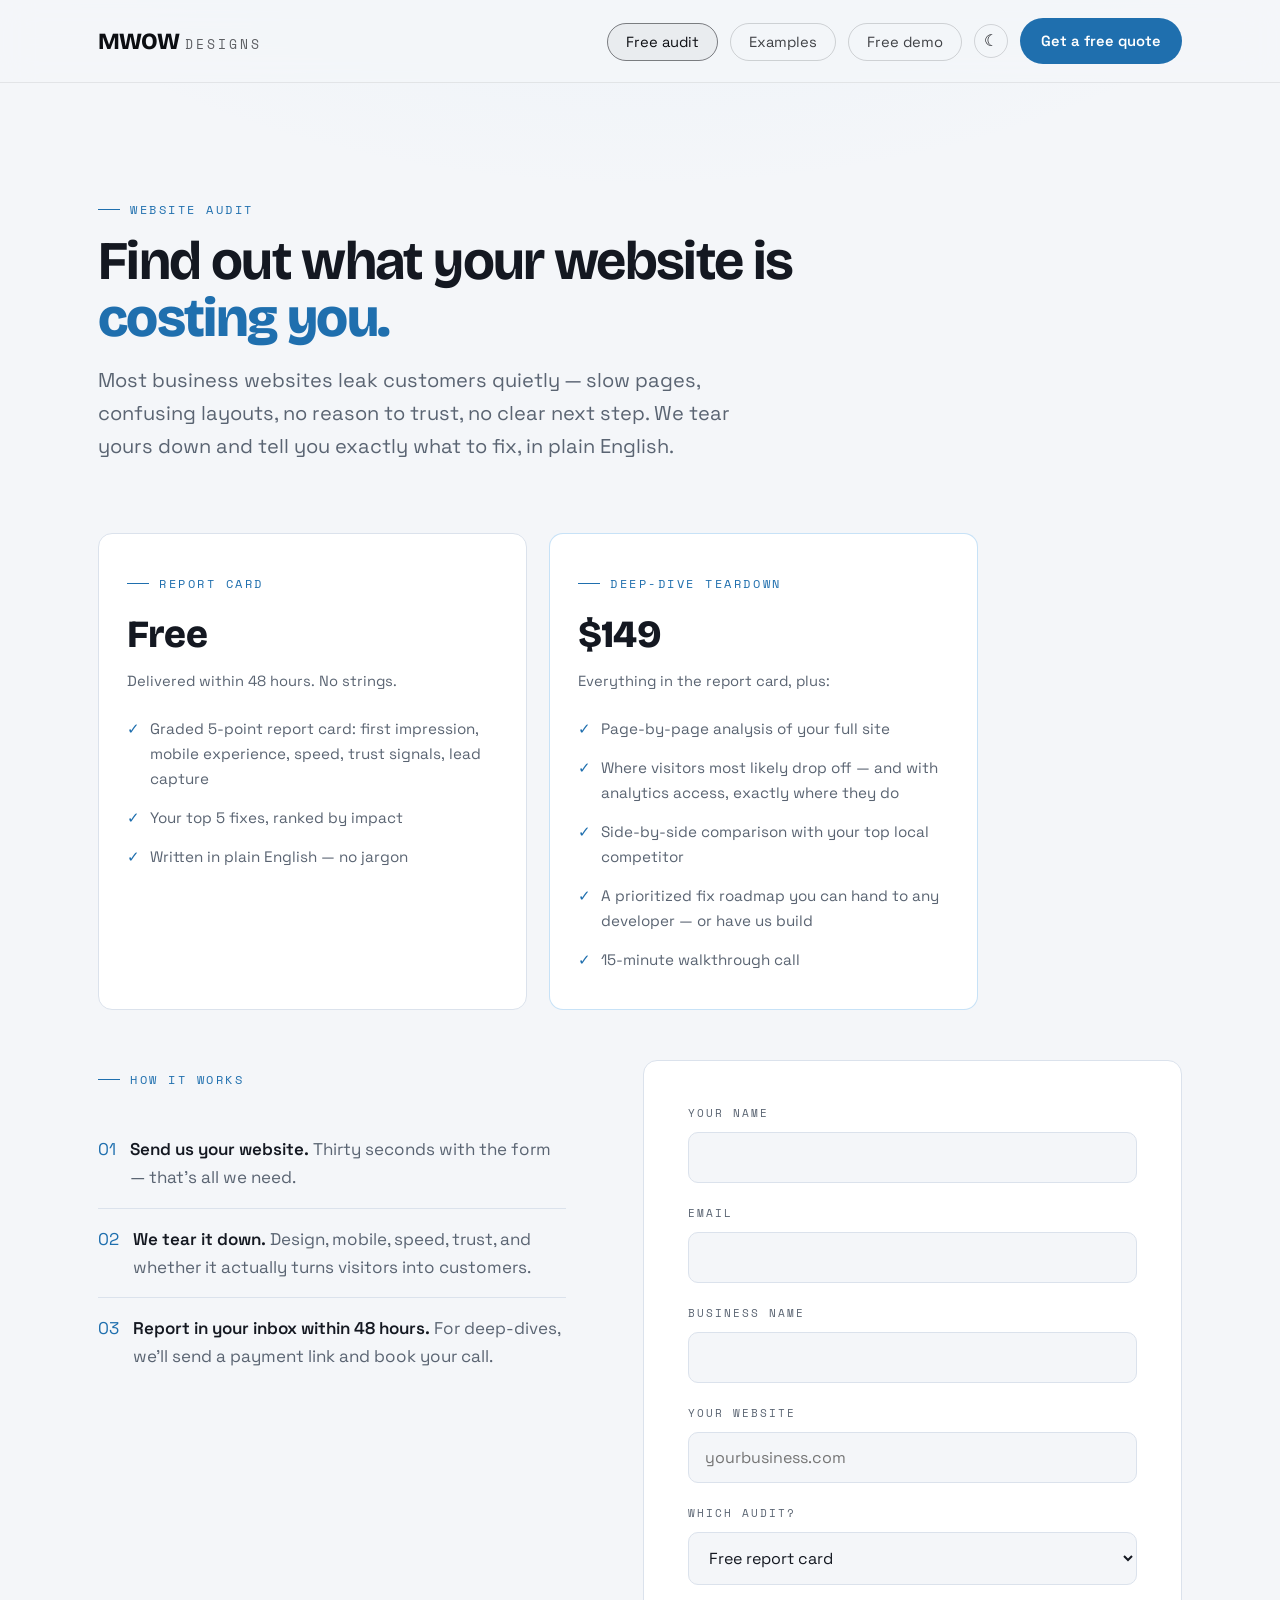
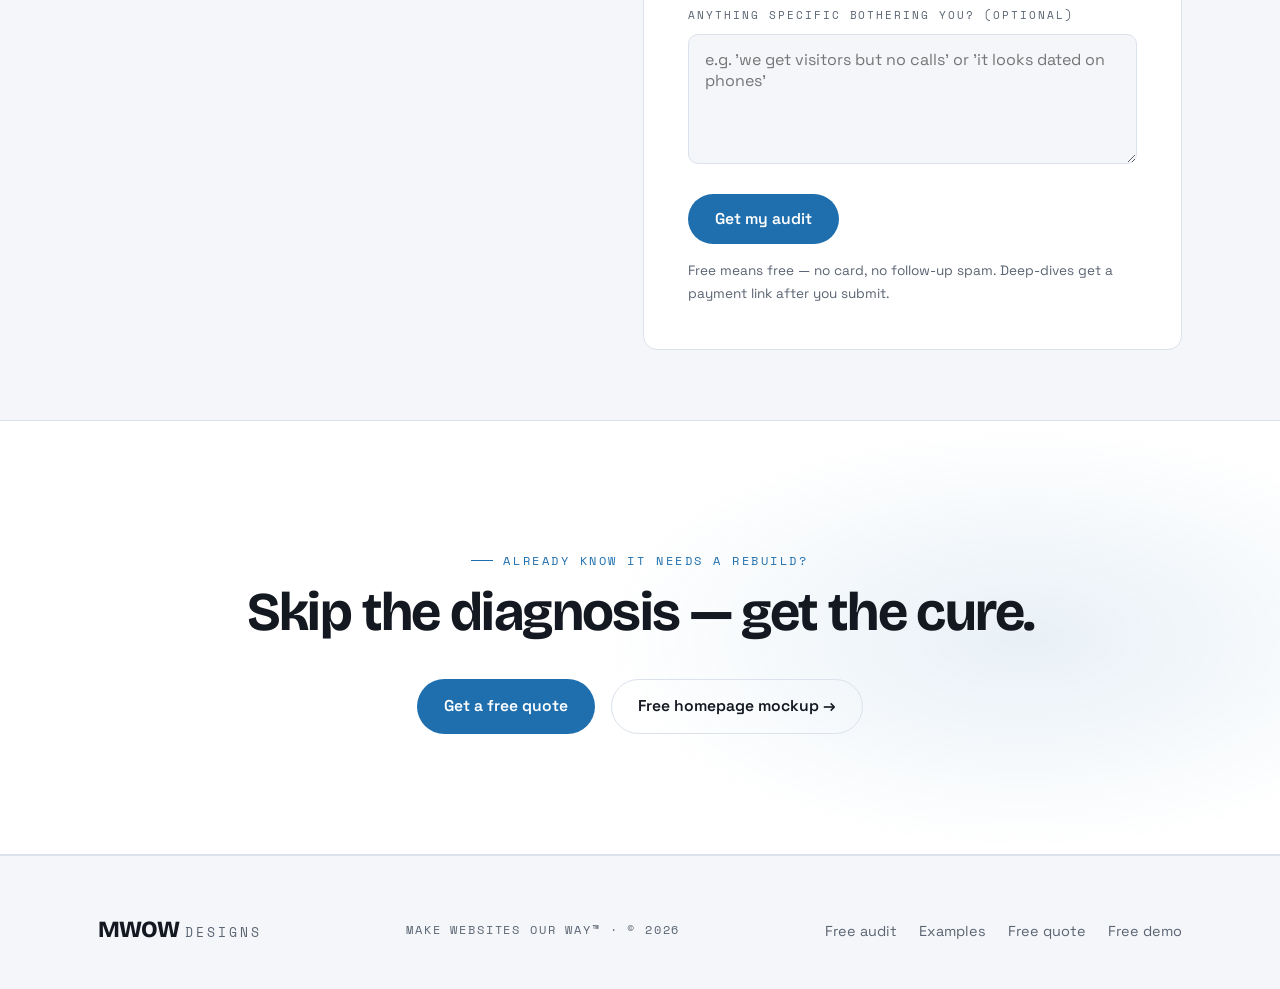
==== audit.html @ b3e6f7b1 "Audit offering, light/dark mode, boxed nav, launch-deal banner, og previews Co-Authored-By: Claude F" ====
<!DOCTYPE html>
<html lang="en">
<head>
  <meta charset="UTF-8" />
  <meta name="viewport" content="width=device-width, initial-scale=1.0" />
  <title>Free Website Audit — MWOW Designs</title>
  <meta name="description" content="Find out what your website is costing you. Free 5-point report card in 48 hours, or a $149 deep-dive teardown with a prioritized fix roadmap." />
  <meta property="og:title" content="Free Website Audit — MWOW Designs" />
  <meta property="og:description" content="Find out what your website is costing you — free 5-point report card in 48 hours." />
  <meta property="og:image" content="https://mwowdesigns.com/img/hero-penthouse-1k.jpg" />
  <meta property="og:type" content="website" />
  <meta name="twitter:card" content="summary_large_image" />
  <link rel="preconnect" href="https://fonts.googleapis.com" />
  <link rel="preconnect" href="https://fonts.gstatic.com" crossorigin />
  <link href="https://fonts.googleapis.com/css2?family=Bricolage+Grotesque:opsz,wght@12..96,400..800&family=Space+Grotesk:wght@400;500;600;700&family=Space+Mono&display=swap" rel="stylesheet" />
  <script>document.documentElement.dataset.theme = localStorage.getItem("mwow-theme") || (matchMedia("(prefers-color-scheme: light)").matches ? "light" : "dark");</script>
  <link rel="stylesheet" href="css/style.css?v=13" />
</head>
<body>

  <header class="nav">
    <div class="nav-inner">
      <a class="wordmark" href="index.html">MWOW <span class="designs">Designs</span></a>
      <nav>
        <ul class="nav-links">
          <li><a href="audit.html" aria-current="page">Free audit</a></li>
          <li><a href="examples.html">Examples</a></li>
          <li><a href="demo.html">Free demo</a></li>
          <li><button class="theme-toggle" id="theme-toggle" aria-label="Switch light or dark mode">☀</button></li>
          <li><a class="btn btn-sky btn-sm" href="quote.html">Get a free quote</a></li>
        </ul>
      </nav>
    </div>
  </header>

  <section class="form-page" style="padding-bottom: clamp(40px, 6vw, 70px)">
    <div class="wrap">
      <div class="section-head reveal" style="max-width: 720px">
        <span class="eyebrow">Website audit</span>
        <h2>Find out what your website is <span class="accent">costing you.</span></h2>
        <p class="lede">Most business websites leak customers quietly — slow pages, confusing layouts, no reason to trust, no clear next step. We tear yours down and tell you exactly what to fix, in plain English.</p>
      </div>

      <div class="tiers">
        <div class="tier reveal">
          <span class="eyebrow">Report card</span>
          <div class="price">Free</div>
          <p class="tier-sub">Delivered within 48 hours. No strings.</p>
          <ul>
            <li>Graded 5-point report card: first impression, mobile experience, speed, trust signals, lead capture</li>
            <li>Your top 5 fixes, ranked by impact</li>
            <li>Written in plain English — no jargon</li>
          </ul>
        </div>
        <div class="tier featured reveal" style="--d:.08s">
          <span class="eyebrow">Deep-dive teardown</span>
          <div class="price">$149</div>
          <p class="tier-sub">Everything in the report card, plus:</p>
          <ul>
            <li>Page-by-page analysis of your full site</li>
            <li>Where visitors most likely drop off — and with analytics access, exactly where they do</li>
            <li>Side-by-side comparison with your top local competitor</li>
            <li>A prioritized fix roadmap you can hand to any developer — or have us build</li>
            <li>15-minute walkthrough call</li>
          </ul>
        </div>
      </div>

      <div class="form-layout" style="margin-top: clamp(30px, 5vw, 50px)">
        <div class="reveal">
          <span class="eyebrow">How it works</span>
          <ul class="perk-list">
            <li><span class="tick">01</span><span><b>Send us your website.</b> Thirty seconds with the form — that's all we need.</span></li>
            <li><span class="tick">02</span><span><b>We tear it down.</b> Design, mobile, speed, trust, and whether it actually turns visitors into customers.</span></li>
            <li><span class="tick">03</span><span><b>Report in your inbox within 48 hours.</b> For deep-dives, we'll send a payment link and book your call.</span></li>
          </ul>
        </div>

        <form class="form-card reveal" data-formspree="https://formspree.io/f/mqevwrab" data-mail-subject="Website audit request — MWOWDesigns.com" style="--d:.1s">
          <div class="field">
            <label for="a-name">Your name</label>
            <input id="a-name" name="name" data-label="Name" type="text" required autocomplete="name" />
          </div>
          <div class="field">
            <label for="a-email">Email</label>
            <input id="a-email" name="email" data-label="Email" type="email" required autocomplete="email" />
          </div>
          <div class="field">
            <label for="a-biz">Business name</label>
            <input id="a-biz" name="business" data-label="Business" type="text" required />
          </div>
          <div class="field">
            <label for="a-site">Your website</label>
            <input id="a-site" name="website" data-label="Website" type="text" required placeholder="yourbusiness.com" />
          </div>
          <div class="field">
            <label for="a-tier">Which audit?</label>
            <select id="a-tier" name="tier" data-label="Audit tier">
              <option>Free report card</option>
              <option>Deep-dive teardown ($149)</option>
              <option>Not sure — recommend one</option>
            </select>
          </div>
          <div class="field">
            <label for="a-about">Anything specific bothering you? (optional)</label>
            <textarea id="a-about" name="about" data-label="Concerns" placeholder="e.g. 'we get visitors but no calls' or 'it looks dated on phones'"></textarea>
          </div>
          <button class="btn btn-sky" type="submit">Get my audit</button>
          <p class="form-note">Free means free — no card, no follow-up spam. Deep-dives get a payment link after you submit.</p>
        </form>
      </div>
    </div>
  </section>

  <section class="cta-band">
    <div class="wrap">
      <span class="eyebrow" style="justify-content:center">Already know it needs a rebuild?</span>
      <h2 class="reveal">Skip the diagnosis — get the cure.</h2>
      <div class="hero-ctas reveal">
        <a class="btn btn-sky" href="quote.html">Get a free quote</a>
        <a class="btn btn-ghost" href="demo.html">Free homepage mockup →</a>
      </div>
    </div>
  </section>

  <footer>
    <div class="wrap foot-inner">
      <a class="wordmark" href="index.html">MWOW <span class="designs">Designs</span></a>
      <span class="foot-tag">Make Websites Our Way™ · © <span id="yr"></span></span>
      <ul class="foot-links">
        <li><a href="audit.html">Free audit</a></li>
        <li><a href="examples.html">Examples</a></li>
        <li><a href="quote.html">Free quote</a></li>
        <li><a href="demo.html">Free demo</a></li>
      </ul>
    </div>
  </footer>

  <script src="js/main.js?v=3"></script>
  <script data-goatcounter="https://mwowdesigns.goatcounter.com/count" async src="//gc.zgo.at/count.js"></script>
</body>
</html>
---- css/style.css ----
/* ============================================================
   MWOW® — Make Websites Our Way
   Palette: night black / soft white / cool gray / light blue
   Type: Bricolage Grotesque (display) · Space Grotesk (body)
         Space Mono (labels & data)
   ============================================================ */

:root {
  --ink-0: #101216;   /* page background — night black */
  --ink-1: #181c23;   /* raised surface */
  --ink-2: #2a313d;   /* card border zone */
  --bone:  #f4f6f9;   /* primary text — soft white */
  --stone: #9aa4b2;   /* muted text */
  --sky:  #8fc6ef;   /* the one loud color — light blue */
  --sky-dim: rgba(143, 198, 239, 0.2);

  --font-display: "Bricolage Grotesque", sans-serif;
  --font-body: "Space Grotesk", sans-serif;
  --font-mono: "Space Mono", monospace;

  --max-w: 1180px;
  --pad-x: clamp(20px, 5vw, 48px);
  --radius: 14px;
}

/* ---------- light mode ---------- */
:root[data-theme="light"] {
  --ink-0: #f4f6f9;   /* page background */
  --ink-1: #ffffff;   /* raised surface */
  --ink-2: #dbe2ec;   /* borders */
  --bone:  #141821;   /* primary text */
  --stone: #5a6472;   /* muted text */
  --sky:   #1f6fae;   /* accent — deeper blue for contrast on white */
  --sky-dim: rgba(31, 111, 174, 0.10);
}
:root[data-theme="light"] .btn-sky,
:root[data-theme="light"] .nav .btn-sky { background: var(--sky); color: #ffffff; }
:root[data-theme="light"] .marquee-track { -webkit-text-stroke: 1px #b4bece; }
:root[data-theme="light"] .screen-site { background: #101216; } /* the MacBook screen stays a screen */
:root[data-theme="light"] .ss-h1 { color: #f4f6f9; }
:root[data-theme="light"] .ss-eyebrow { color: #8fc6ef; }

.theme-toggle {
  background: none;
  border: 1px solid rgba(12, 14, 18, 0.15);
  border-radius: 999px;
  width: 34px;
  height: 34px;
  display: grid;
  place-items: center;
  cursor: pointer;
  font-size: 1rem;
  line-height: 1;
  color: #0c0e12;
  transition: transform 0.2s ease, border-color 0.2s ease;
}
.theme-toggle:hover { transform: rotate(20deg); border-color: rgba(12, 14, 18, 0.4); }

* { margin: 0; padding: 0; box-sizing: border-box; }

html { scroll-behavior: smooth; }

body {
  background:
    radial-gradient(1200px 640px at 50% -8%, rgba(143, 198, 239, 0.10), transparent 62%),
    var(--ink-0);
  color: var(--bone);
  font-family: var(--font-body);
  font-size: 1.0625rem;
  line-height: 1.65;
  -webkit-font-smoothing: antialiased;
  overflow-x: hidden;
}

::selection { background: var(--sky); color: var(--ink-0); }

img { max-width: 100%; display: block; }

s { color: var(--stone); font-weight: 400; text-decoration-thickness: 1.5px; }

a { color: inherit; }

:focus-visible {
  outline: 2px solid var(--sky);
  outline-offset: 3px;
  border-radius: 4px;
}

.wrap {
  max-width: var(--max-w);
  margin: 0 auto;
  padding-left: var(--pad-x);
  padding-right: var(--pad-x);
}

/* ---------- labels / eyebrows ---------- */
.eyebrow {
  font-family: var(--font-mono);
  font-size: 0.72rem;
  letter-spacing: 0.22em;
  text-transform: uppercase;
  color: var(--sky);
  display: inline-flex;
  align-items: center;
  gap: 10px;
}
.eyebrow::before {
  content: "";
  width: 22px;
  height: 1px;
  background: var(--sky);
  display: inline-block;
}

/* ---------- headings ---------- */
h1, h2, h3 {
  font-family: var(--font-display);
  font-weight: 700;
  line-height: 1.04;
  letter-spacing: -0.03em;
}

h1 { font-size: clamp(2.9rem, 8.2vw, 6.4rem); }
h2 { font-size: clamp(2rem, 4.6vw, 3.4rem); margin: 14px 0 18px; }
h3 { font-size: 1.28rem; letter-spacing: -0.01em; line-height: 1.25; }

.accent {
  color: var(--sky);
  font-weight: 800;
}

p.lede {
  color: var(--stone);
  font-size: clamp(1.05rem, 1.8vw, 1.25rem);
  max-width: 34em;
}

/* ---------- nav: light frosted glass, dark text, on every page ---------- */
.nav {
  position: fixed;
  inset: 0 0 auto 0;
  z-index: 50;
  background: rgba(244, 246, 249, 0.85);
  backdrop-filter: blur(16px);
  -webkit-backdrop-filter: blur(16px);
  border-bottom: 1px solid rgba(16, 18, 22, 0.08);
}
.nav .wordmark { color: #0c0e12; }
.nav .wordmark sup { color: #4a7fab; }
.nav .wordmark span.designs { color: rgba(12, 14, 18, 0.65); }
.nav .nav-links a:not(.btn) {
  color: rgba(12, 14, 18, 0.78);
  border: 1px solid rgba(12, 14, 18, 0.16);
  border-radius: 999px;
  padding: 9px 18px;
  white-space: nowrap;
  transition: border-color 0.2s, color 0.2s, background 0.2s;
}
.nav .nav-links a:not(.btn):hover,
.nav .nav-links a[aria-current="page"]:not(.btn) {
  color: #0c0e12;
  border-color: rgba(12, 14, 18, 0.5);
  background: rgba(12, 14, 18, 0.04);
}
.nav .btn-sky { color: #0c0e12; }
.nav-inner {
  max-width: var(--max-w);
  margin: 0 auto;
  padding: 18px var(--pad-x);
  display: flex;
  align-items: center;
  justify-content: space-between;
  gap: 20px;
}
.wordmark {
  font-family: var(--font-display);
  font-weight: 800;
  font-size: 1.45rem;
  letter-spacing: -0.04em;
  text-decoration: none;
  display: flex;
  align-items: baseline;
  gap: 6px;
}
.wordmark sup {
  font-size: 0.55em;
  color: var(--sky);
  font-weight: 700;
}
.wordmark span.designs {
  font-family: var(--font-mono);
  font-size: 0.82rem;
  letter-spacing: 0.22em;
  text-transform: uppercase;
  color: var(--stone);
  font-weight: 400;
}
.nav-links {
  display: flex;
  align-items: center;
  gap: 12px;
  list-style: none;
}
.nav-links a {
  text-decoration: none;
  font-size: 0.92rem;
  color: var(--stone);
  transition: color 0.2s;
}
.nav-links a:hover, .nav-links a[aria-current="page"] { color: var(--bone); }

/* ---------- buttons ---------- */
.btn {
  display: inline-flex;
  align-items: center;
  gap: 10px;
  white-space: nowrap;
  font-family: var(--font-body);
  font-weight: 600;
  font-size: 0.98rem;
  padding: 14px 26px;
  border-radius: 999px;
  text-decoration: none;
  border: 1px solid transparent;
  cursor: pointer;
  transition: transform 0.2s ease, box-shadow 0.2s ease, background 0.2s ease, color 0.2s ease;
}
.btn-sky {
  background: var(--sky);
  color: var(--ink-0);
}
.btn-sky:hover {
  transform: translateY(-2px);
  box-shadow: 0 10px 34px rgba(143, 198, 239, 0.28);
}
.btn-ghost {
  border-color: var(--ink-2);
  color: var(--bone);
  background: transparent;
}
.btn-ghost:hover {
  border-color: var(--sky);
  color: var(--sky);
  transform: translateY(-2px);
}
.btn-sm { padding: 10px 20px; font-size: 0.88rem; }

/* ---------- click-to-open hero: the laptop ---------- */
/* while the hero lives, the page cannot scroll — the computer is the only way in */
body.hero-live {
  overflow: hidden;
  height: 100svh;
}
.hero-scroll {
  height: 100svh;
  position: relative;
}
.hero-stage {
  position: relative;
  height: 100%;
  overflow: hidden;
  cursor: pointer;
}
.zoomer {
  position: absolute;
  inset: 0;
  will-change: transform;
}
.zoomer img {
  position: absolute;
  inset: 0;
  width: 100%;
  height: 100%;
  object-fit: cover;
}
/* what boots up on the MacBook's screen — styled like the section headers */
.screen-site {
  position: absolute;
  border-radius: 4px;
  background: #101216;
  overflow: hidden;
  opacity: 0;
  pointer-events: none;
  display: flex;
  flex-direction: column;
  justify-content: center;
  align-items: center;
  text-align: center;
  padding: 0 6%;
  box-shadow: 0 0 22px rgba(143, 198, 239, 0.28);
}
.ss-eyebrow {
  font-family: var(--font-mono);
  font-size: 0.28em;
  letter-spacing: 0.24em;
  text-transform: uppercase;
  color: var(--sky);
  margin-bottom: 1em;
}
.ss-h1 {
  font-family: var(--font-display);
  font-weight: 800;
  font-size: 1em;
  line-height: 1.08;
  letter-spacing: -0.02em;
  color: var(--bone);
}
.stage-veil {
  position: absolute;
  inset: 0;
  background: var(--ink-0);
  opacity: 0;
  pointer-events: none;
  z-index: 2;
}
.stage-eyebrow {
  position: absolute;
  top: 21vh;
  left: 50%;
  transform: translateX(-50%);
  z-index: 1;
  white-space: nowrap;
  font-size: clamp(1.25rem, 2.9vw, 2.1rem);
  font-weight: 700;
  letter-spacing: 0.16em;
  text-shadow: 0 2px 22px rgba(0, 0, 0, 0.85);
}
.hero-stage .scroll-cue,
.stage-eyebrow { transition: opacity 0.4s; }
.hero-stage.zooming .scroll-cue,
.hero-stage.zooming .stage-eyebrow { opacity: 0; }

/* ---------- headline section (lands after the screen dive) ---------- */
.headline-section {
  position: relative;
  z-index: 2;
  background:
    radial-gradient(900px 480px at 18% 0%, rgba(143, 198, 239, 0.12), transparent 60%),
    var(--ink-0);
  padding: clamp(90px, 13vw, 150px) 0;
}
.headline-section h1 { max-width: 10em; }
.headline-section .lede { margin-top: 26px; }
.hero-ctas {
  display: flex;
  flex-wrap: wrap;
  gap: 16px;
  margin-top: 38px;
}
.hero-note {
  margin-top: 30px;
  font-family: var(--font-mono);
  font-size: 0.74rem;
  letter-spacing: 0.08em;
  color: var(--stone);
}
.hero-note b { color: var(--bone); font-weight: 400; }

/* ---------- the launch-deal banner ---------- */
.deal-banner {
  display: inline-flex;
  flex-wrap: wrap;
  align-items: center;
  gap: 8px 20px;
  margin-top: 36px;
  padding: 18px 26px;
  border: 1px solid rgba(143, 198, 239, 0.45);
  border-radius: 14px;
  background: var(--sky-dim);
}
.deal-tag {
  font-family: var(--font-mono);
  font-size: 0.72rem;
  letter-spacing: 0.22em;
  text-transform: uppercase;
  color: var(--sky);
}
.deal-price {
  font-family: var(--font-display);
  font-weight: 800;
  font-size: clamp(1.6rem, 3.2vw, 2.2rem);
  letter-spacing: -0.02em;
}
.deal-price s { font-size: 0.62em; margin-right: 6px; }
.deal-copy { color: var(--stone); font-size: 1rem; }
:root[data-theme="light"] .deal-banner { border-color: rgba(31, 111, 174, 0.35); }

.scroll-cue {
  position: absolute;
  bottom: 28px;
  left: 50%;
  transform: translateX(-50%);
  z-index: 1;
  font-family: var(--font-mono);
  font-size: 0.66rem;
  letter-spacing: 0.3em;
  text-transform: uppercase;
  color: var(--stone);
  display: flex;
  flex-direction: column;
  align-items: center;
  gap: 10px;
}
.scroll-cue::after {
  content: "";
  width: 1px;
  height: 44px;
  background: linear-gradient(var(--sky), transparent);
  animation: cue-drop 2s ease-in-out infinite;
}
@keyframes cue-drop {
  0%   { transform: scaleY(0); transform-origin: top; }
  55%  { transform: scaleY(1); transform-origin: top; }
  100% { transform: scaleY(0); transform-origin: bottom; }
}

/* ---------- marquee (scroll-linked) ---------- */
.marquee {
  border-top: 1px solid var(--ink-2);
  border-bottom: 1px solid var(--ink-2);
  padding: 22px 0;
  overflow: hidden;
  white-space: nowrap;
}
.marquee-track {
  display: inline-block;
  font-family: var(--font-display);
  font-weight: 800;
  font-size: clamp(1.4rem, 3.4vw, 2.4rem);
  letter-spacing: -0.02em;
  color: var(--ink-0);
  -webkit-text-stroke: 1px var(--stone);
  will-change: transform;
}
.marquee-track em {
  font-style: normal;
  -webkit-text-stroke: 0;
  color: var(--sky);
}
.marquee-track > span { padding-right: 3rem; }

/* ---------- sections ---------- */
.section { padding: clamp(80px, 12vw, 140px) 0; }
.section-head { max-width: 640px; margin-bottom: clamp(40px, 6vw, 70px); }

/* ---------- feature grid (tilt cards) ---------- */
.grid-3 {
  display: grid;
  grid-template-columns: repeat(3, 1fr);
  gap: 22px;
}
.tilt {
  perspective: 900px;
}
.tilt-inner {
  background: var(--ink-1);
  border: 1px solid var(--ink-2);
  border-radius: var(--radius);
  padding: 34px 30px;
  height: 100%;
  position: relative;
  overflow: hidden;
  transform-style: preserve-3d;
  transition: border-color 0.25s ease;
  will-change: transform;
}
.tilt:hover .tilt-inner { border-color: rgba(143, 198, 239, 0.4); }
.tilt-inner::after {
  content: "";
  position: absolute;
  inset: 0;
  background: radial-gradient(340px circle at var(--mx, 50%) var(--my, 50%), var(--sky-dim), transparent 65%);
  opacity: 0;
  transition: opacity 0.3s;
  pointer-events: none;
}
.tilt:hover .tilt-inner::after { opacity: 1; }

.feature-glyph {
  width: 46px;
  height: 46px;
  border-radius: 12px;
  border: 1px solid var(--ink-2);
  display: grid;
  place-items: center;
  margin-bottom: 22px;
  color: var(--sky);
}
.feature-glyph svg { width: 22px; height: 22px; }
.tilt-inner h3 { margin-bottom: 10px; }
.tilt-inner p { color: var(--stone); font-size: 0.97rem; }

/* ---------- process ---------- */
.process { position: relative; }
.process-line {
  position: absolute;
  left: 22px;
  top: 8px;
  bottom: 8px;
  width: 2px;
  background: var(--ink-2);
}
.process-line i {
  position: absolute;
  inset: 0 0 auto 0;
  background: var(--sky);
  height: calc(var(--progress, 0) * 100%);
  transition: height 0.1s linear;
}
.step {
  position: relative;
  padding: 0 0 54px 72px;
}
.step:last-child { padding-bottom: 0; }
.step-num {
  position: absolute;
  left: 0;
  top: 0;
  width: 46px;
  height: 46px;
  border-radius: 50%;
  background: var(--ink-1);
  border: 1px solid var(--ink-2);
  display: grid;
  place-items: center;
  font-family: var(--font-mono);
  font-size: 0.8rem;
  color: var(--sky);
}
.step h3 { margin-bottom: 8px; }
.step p { color: var(--stone); max-width: 34em; }
.step .mini-note {
  font-family: var(--font-mono);
  font-size: 0.7rem;
  letter-spacing: 0.14em;
  text-transform: uppercase;
  color: var(--sky);
  margin-top: 10px;
  display: inline-block;
}

/* ---------- showcase mockups ---------- */
.show-grid {
  display: grid;
  grid-template-columns: repeat(3, 1fr);
  gap: 26px;
}
.mock {
  border-radius: var(--radius);
  overflow: hidden;
  border: 1px solid var(--ink-2);
  background: var(--ink-1);
  text-decoration: none;
  display: block;
  transform-style: preserve-3d;
  will-change: transform;
  transition: border-color 0.25s ease;
}
.tilt:hover .mock { border-color: rgba(143, 198, 239, 0.45); }
.mock-screen {
  aspect-ratio: 16 / 11;
  position: relative;
  overflow: hidden;
}
.mock-bar {
  height: 26px;
  display: flex;
  align-items: center;
  gap: 5px;
  padding: 0 12px;
  background: rgba(0, 0, 0, 0.25);
}
.mock-bar i {
  width: 7px; height: 7px;
  border-radius: 50%;
  background: currentColor;
  opacity: 0.4;
}
.mock-photo {
  position: absolute;
  inset: 26px 0 0 0;
  background-size: cover;
  background-position: center;
}
.mock-photo::after {
  content: "";
  position: absolute;
  inset: 0;
  background:
    linear-gradient(to right, rgba(8, 8, 10, 0.55), rgba(8, 8, 10, 0.1) 70%),
    linear-gradient(to top, rgba(8, 8, 10, 0.82), rgba(8, 8, 10, 0.22) 65%);
}
.mock-screen.has-photo .mock-title { text-shadow: 0 1px 12px rgba(0, 0, 0, 0.55); }
/* the café photo is bright where the headline sits — warmer, heavier scrim */
.mock-day .mock-photo::after {
  background:
    linear-gradient(to right, rgba(24, 14, 7, 0.78), rgba(24, 14, 7, 0.12) 78%),
    linear-gradient(to top, rgba(24, 14, 7, 0.85), rgba(24, 14, 7, 0.25) 60%);
}
.mock-screen.has-photo { color: #f7f4ee; }
.mock-nav {
  position: absolute;
  top: 26px;
  left: 0;
  right: 0;
  z-index: 2;
  display: flex;
  justify-content: space-between;
  align-items: center;
  padding: 4.5% 7%;
  font-family: var(--font-mono);
  font-size: clamp(0.4rem, 0.72vw, 0.5rem);
  letter-spacing: 0.1em;
  text-transform: uppercase;
  opacity: 0.9;
}
.mock-nav b { font-family: var(--font-body); letter-spacing: 0.02em; }
.mock-nav span { opacity: 0.75; }
.mock-extra {
  display: flex;
  gap: 7%;
  font-family: var(--font-mono);
  font-size: clamp(0.38rem, 0.7vw, 0.5rem);
  letter-spacing: 0.06em;
  opacity: 0.72;
  white-space: nowrap;
}
.mock-hero {
  position: absolute;
  inset: 26px 0 0 0;
  z-index: 1;
  padding: 8% 9%;
  display: flex;
  flex-direction: column;
  justify-content: center;
  gap: 6%;
}
.mock-kicker {
  font-family: var(--font-mono);
  font-size: clamp(0.42rem, 0.8vw, 0.56rem);
  letter-spacing: 0.24em;
  text-transform: uppercase;
  opacity: 0.75;
}
.mock-title {
  font-weight: 800;
  font-size: clamp(1.05rem, 2.4vw, 1.65rem);
  line-height: 1.06;
  letter-spacing: -0.02em;
}
.mock-btn {
  font-size: clamp(0.44rem, 0.9vw, 0.6rem);
  font-weight: 700;
  padding: 5% 8%;
  border-radius: 999px;
  width: max-content;
  letter-spacing: 0.06em;
}
.mock-meta {
  padding: 18px 20px 20px;
  display: flex;
  align-items: baseline;
  justify-content: space-between;
  gap: 12px;
}
.mock-meta h3 { font-size: 1.02rem; }
.mock-meta span {
  font-family: var(--font-mono);
  font-size: 0.64rem;
  letter-spacing: 0.16em;
  text-transform: uppercase;
  color: var(--stone);
  white-space: nowrap;
}

/* per-concept mini palettes */
.mock-ember  .mock-screen { background: #1a1310; color: #f3e6d8; }
.mock-ember  .mock-title  { font-family: Georgia, serif; }
.mock-ember  .mock-btn    { background: #e0662d; color: #1a1310; }
.mock-north  .mock-screen { background: #101010; color: #f5f5f0; }
.mock-north  .mock-btn    { background: #ffd21f; color: #101010; }
.mock-calder .mock-screen { background: #f5f1e8; color: #1d2a3a; }
.mock-calder .mock-title  { font-family: Georgia, serif; }
.mock-calder .mock-btn    { background: #1d2a3a; color: #f5f1e8; }
.mock-day    .mock-screen { background: #fbf3e4; color: #4a2f1d; }
.mock-day    .mock-btn    { background: #c96f4a; color: #fbf3e4; }
.mock-pine   .mock-screen { background: #12241b; color: #e8efe9; }
.mock-pine   .mock-btn    { background: #c2a878; color: #12241b; }
.mock-fade   .mock-screen { background: #171717; color: #efe9e0; }
.mock-fade   .mock-btn    { background: #d6472b; color: #171717; }

/* photo cards always read light-on-photo, whatever their palette says */
.mock .mock-screen.has-photo { color: #f7f4ee; }

/* ---------- CTA band ---------- */
.cta-band {
  border-top: 1px solid var(--ink-2);
  border-bottom: 1px solid var(--ink-2);
  background:
    radial-gradient(600px 300px at 80% 50%, var(--sky-dim), transparent 70%),
    var(--ink-1);
  text-align: center;
  padding: clamp(70px, 10vw, 120px) 0;
}
.cta-band h2 { max-width: 15em; margin-left: auto; margin-right: auto; }
.cta-band .hero-ctas { justify-content: center; }

/* ---------- audit tiers ---------- */
.tiers {
  display: grid;
  grid-template-columns: 1fr 1fr;
  gap: 22px;
  max-width: 880px;
}
.tier {
  background: var(--ink-1);
  border: 1px solid var(--ink-2);
  border-radius: var(--radius);
  padding: 30px 28px;
}
.tier.featured { border-color: rgba(143, 198, 239, 0.5); }
.tier .price {
  font-family: var(--font-display);
  font-size: 2.4rem;
  font-weight: 800;
  letter-spacing: -0.02em;
  margin: 10px 0 2px;
}
.tier-sub { color: var(--stone); font-size: 0.92rem; }
.tier ul { list-style: none; margin-top: 16px; }
.tier li {
  display: flex;
  gap: 10px;
  padding: 7px 0;
  color: var(--stone);
  font-size: 0.95rem;
}
.tier li::before { content: "✓"; color: var(--sky); flex: none; }
@media (max-width: 700px) {
  .tiers { grid-template-columns: 1fr; }
}

/* ---------- forms ---------- */
.form-page {
  padding-top: clamp(140px, 20vw, 190px);
  padding-bottom: clamp(80px, 10vw, 130px);
}
.form-layout {
  display: grid;
  grid-template-columns: 1fr 1.15fr;
  gap: clamp(40px, 6vw, 80px);
  align-items: start;
}
.form-card {
  background: var(--ink-1);
  border: 1px solid var(--ink-2);
  border-radius: var(--radius);
  padding: clamp(28px, 4vw, 44px);
}
.field { margin-bottom: 22px; }
.field label {
  display: block;
  font-family: var(--font-mono);
  font-size: 0.68rem;
  letter-spacing: 0.18em;
  text-transform: uppercase;
  color: var(--stone);
  margin-bottom: 9px;
}
.field input,
.field select,
.field textarea {
  width: 100%;
  background: var(--ink-0);
  border: 1px solid var(--ink-2);
  border-radius: 10px;
  padding: 14px 16px;
  color: var(--bone);
  font-family: var(--font-body);
  font-size: 1rem;
  transition: border-color 0.2s;
}
.field textarea { min-height: 130px; resize: vertical; }
.field input:focus,
.field select:focus,
.field textarea:focus {
  outline: none;
  border-color: var(--sky);
}
.form-note {
  font-size: 0.85rem;
  color: var(--stone);
  margin-top: 16px;
}
.perk-list { list-style: none; margin-top: 30px; }
.perk-list li {
  display: flex;
  gap: 14px;
  padding: 16px 0;
  border-bottom: 1px solid var(--ink-2);
  color: var(--stone);
}
.perk-list li:last-child { border-bottom: 0; }
.perk-list b { color: var(--bone); font-weight: 600; }
.perk-list .tick { color: var(--sky); flex: none; }

/* ---------- footer ---------- */
footer {
  border-top: 1px solid var(--ink-2);
  padding: 54px 0 40px;
}
.foot-inner {
  display: flex;
  flex-wrap: wrap;
  gap: 26px;
  align-items: center;
  justify-content: space-between;
}
.foot-tag {
  font-family: var(--font-mono);
  font-size: 0.72rem;
  letter-spacing: 0.16em;
  text-transform: uppercase;
  color: var(--stone);
}
.foot-links { display: flex; gap: 22px; list-style: none; }
.foot-links a {
  color: var(--stone);
  text-decoration: none;
  font-size: 0.9rem;
}
.foot-links a:hover { color: var(--sky); }

/* ---------- reveal on scroll ---------- */
.reveal {
  opacity: 0;
  transform: translateY(34px);
  transition: opacity 0.7s cubic-bezier(0.2, 0.6, 0.2, 1), transform 0.7s cubic-bezier(0.2, 0.6, 0.2, 1);
  transition-delay: var(--d, 0s);
}
.reveal.in { opacity: 1; transform: none; }

/* ---------- responsive ---------- */
@media (max-width: 900px) {
  .grid-3, .show-grid { grid-template-columns: 1fr 1fr; }
  .form-layout { grid-template-columns: 1fr; }
}
@media (max-width: 880px) {
  .nav-links { gap: 7px; }
  .nav-links a:not(.btn) { padding: 7px 12px; font-size: 0.83rem; }
  .nav .btn-sm { padding: 8px 14px; font-size: 0.8rem; }
  .theme-toggle { width: 30px; height: 30px; }
}
@media (max-width: 620px) {
  .grid-3, .show-grid { grid-template-columns: 1fr; }
  .nav-links a:not(.btn):not([href="audit.html"]) { display: none; }
  .nav-links li:has(a[href="examples.html"]), .nav-links li:has(a[href="demo.html"]) { display: none; }
}

/* ---------- reduced motion ---------- */
@media (prefers-reduced-motion: reduce) {
  html { scroll-behavior: auto; }
  .reveal { opacity: 1; transform: none; transition: none; }
  .scroll-cue::after { animation: none; }
  .marquee-track { transform: none !important; }
  .tilt-inner, .mock { transform: none !important; }
}
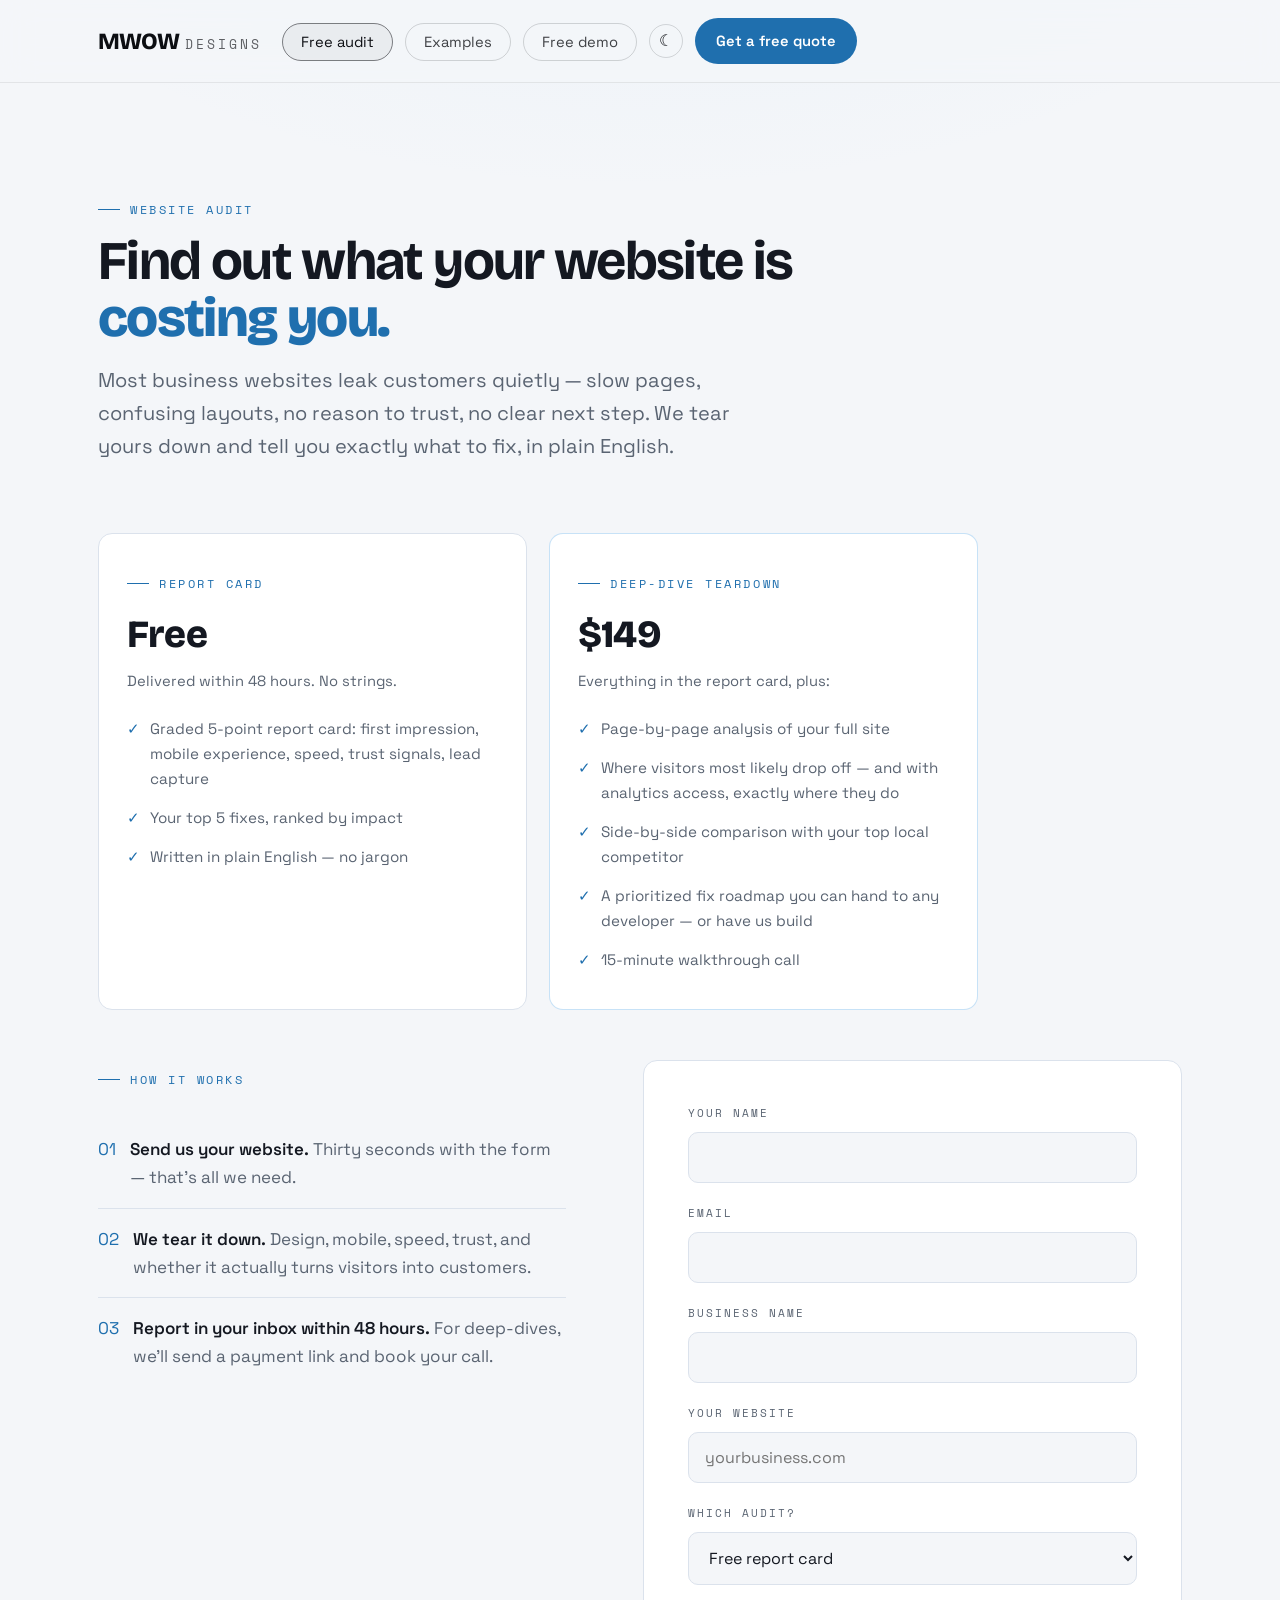
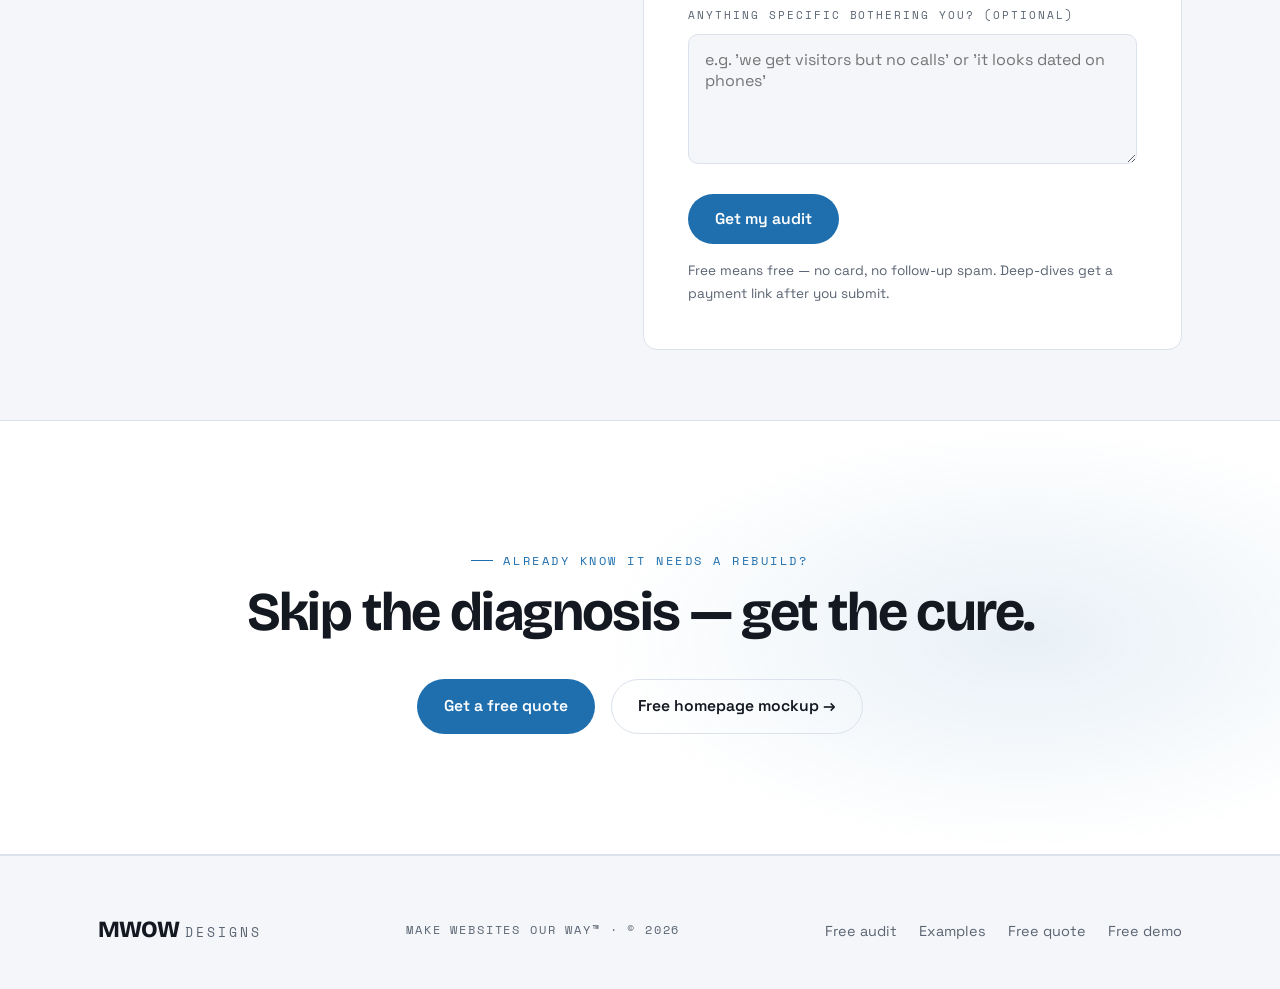
==== commit 467b2130: "Fix mobile bugs: broken tap animation, misaligned boot screen, nav on all pages - Zoomer photo card " ====
--- a/audit.html
+++ b/audit.html
@@ -14,7 +14,7 @@
   <link rel="preconnect" href="https://fonts.gstatic.com" crossorigin />
   <link href="https://fonts.googleapis.com/css2?family=Bricolage+Grotesque:opsz,wght@12..96,400..800&family=Space+Grotesk:wght@400;500;600;700&family=Space+Mono&display=swap" rel="stylesheet" />
   <script>document.documentElement.dataset.theme = localStorage.getItem("mwow-theme") || (matchMedia("(prefers-color-scheme: light)").matches ? "light" : "dark");</script>
-  <link rel="stylesheet" href="css/style.css?v=13" />
+  <link rel="stylesheet" href="css/style.css?v=14" />
 </head>
 <body>
 
@@ -23,11 +23,11 @@
       <a class="wordmark" href="index.html">MWOW <span class="designs">Designs</span></a>
       <nav>
         <ul class="nav-links">
-          <li><a href="audit.html" aria-current="page">Free audit</a></li>
+          <li><a href="audit.html" aria-current="page"><span class="audit-long">Free audit</span><span class="audit-short">Audit</span></a></li>
           <li><a href="examples.html">Examples</a></li>
           <li><a href="demo.html">Free demo</a></li>
           <li><button class="theme-toggle" id="theme-toggle" aria-label="Switch light or dark mode">☀</button></li>
-          <li><a class="btn btn-sky btn-sm" href="quote.html">Get a free quote</a></li>
+          <li><a class="btn btn-sky btn-sm btn-quote" href="quote.html"><span class="quote-long">Get a free quote</span><span class="quote-short">Quote</span></a></li>
         </ul>
       </nav>
     </div>
@@ -128,7 +128,7 @@
       <a class="wordmark" href="index.html">MWOW <span class="designs">Designs</span></a>
       <span class="foot-tag">Make Websites Our Way™ · © <span id="yr"></span></span>
       <ul class="foot-links">
-        <li><a href="audit.html">Free audit</a></li>
+        <li><a href="audit.html" aria-current="page"><span class="audit-long">Free audit</span><span class="audit-short">Audit</span></a></li>
         <li><a href="examples.html">Examples</a></li>
         <li><a href="quote.html">Free quote</a></li>
         <li><a href="demo.html">Free demo</a></li>
--- a/css/style.css
+++ b/css/style.css
@@ -169,7 +169,7 @@
   padding: 18px var(--pad-x);
   display: flex;
   align-items: center;
-  justify-content: space-between;
+  justify-content: flex-start;
   gap: 20px;
 }
 .wordmark {
@@ -186,6 +186,15 @@
   font-size: 0.55em;
   color: var(--sky);
   font-weight: 700;
+}
+
+.quote-short, .audit-short, .cue-mobile { display: none; }
+
+@media (max-width: 620px) {
+  .quote-long { display: none; }
+  .quote-short { display: inline; }
+  .audit-long { display: none; }
+  .audit-short { display: inline; }
 }
 .wordmark span.designs {
   font-family: var(--font-mono);
@@ -255,6 +264,11 @@
   height: 100svh;
   position: relative;
 }
+@media (max-width: 620px) {
+  .hero-scroll {
+    height: 100svh;
+  }
+}
 .hero-stage {
   position: relative;
   height: 100%;
@@ -265,6 +279,15 @@
   position: absolute;
   inset: 0;
   will-change: transform;
+}
+/* on phones the photo becomes an inset card — sized via inset only, never
+   transform, because the zoom animation owns this element's transform */
+@media (max-width: 620px) {
+  .zoomer {
+    inset: 8% 4% 12% 4%;
+    border-radius: 16px;
+    overflow: hidden;
+  }
 }
 .zoomer img {
   position: absolute;
@@ -851,10 +874,134 @@
   .nav .btn-sm { padding: 8px 14px; font-size: 0.8rem; }
   .theme-toggle { width: 30px; height: 30px; }
 }
+@media (max-width: 768px) {
+  body { font-size: 0.95rem; }
+  .wrap { padding-left: clamp(16px, 4vw, 24px); padding-right: clamp(16px, 4vw, 24px); }
+
+  h1 { font-size: clamp(2rem, 7vw, 3.2rem); }
+  h2 { font-size: clamp(1.6rem, 6vw, 2.5rem); }
+  h3 { font-size: clamp(1.1rem, 4vw, 1.6rem); }
+
+  .wordmark { font-size: 1.15rem; }
+  .nav-links { gap: 5px; }
+  .nav-links a:not(.btn) { padding: 6px 10px; font-size: 0.75rem; }
+  .nav .btn-sm { padding: 7px 12px; font-size: 0.75rem; }
+
+  .btn { padding: 12px 20px; font-size: 0.9rem; }
+  .btn-sm { padding: 9px 16px; font-size: 0.8rem; }
+
+  .headline-section { padding: clamp(100px, 16vw, 130px) 0 clamp(50px, 9vw, 80px); }
+  .hero-ctas { flex-wrap: wrap; gap: 10px; }
+  .hero-ctas .btn { flex: 1; min-width: 140px; }
+
+  .section { padding: clamp(50px, 10vw, 80px) 0; }
+  .grid-3 { gap: clamp(20px, 4vw, 32px); }
+  .show-grid { gap: clamp(16px, 3vw, 24px); }
+
+  .feature-glyph { width: 48px; height: 48px; }
+  .feature-glyph svg { width: 28px; height: 28px; }
+
+  .tilt-inner { padding: clamp(20px, 4vw, 28px); }
+  .step { padding: clamp(24px, 4vw, 32px) 0; }
+  .step-num { font-size: 2rem; }
+
+  .marquee { padding: clamp(30px, 6vw, 50px) 0; }
+  .marquee-track { font-size: clamp(1.8rem, 5vw, 2.8rem); }
+
+  .section-head { margin-bottom: clamp(30px, 6vw, 50px); }
+  .eyebrow { font-size: 0.65rem; }
+
+  .deal-banner { padding: clamp(12px, 2vw, 16px) clamp(16px, 3vw, 22px); font-size: clamp(0.75rem, 2vw, 0.9rem); }
+  .deal-tag { font-size: 0.65rem; }
+  .deal-price { font-size: clamp(0.9rem, 2.5vw, 1.3rem); }
+
+  .cta-band { padding: clamp(50px, 8vw, 80px) 0; }
+
+  .form-card { padding: clamp(24px, 3vw, 36px); }
+  .field { margin-bottom: 18px; }
+  .field label { font-size: 0.63rem; margin-bottom: 7px; }
+  .field input, .field select, .field textarea { padding: 12px 14px; font-size: 0.95rem; }
+  .field textarea { min-height: 110px; }
+
+  .perk-list li { padding: 12px 0; gap: 10px; }
+
+  footer { padding: 40px 0 32px; }
+  .foot-inner { gap: 16px; }
+  .foot-links { gap: 16px; }
+  .foot-links a { font-size: 0.8rem; }
+}
+
 @media (max-width: 620px) {
   .grid-3, .show-grid { grid-template-columns: 1fr; }
+  .nav-inner { padding: 10px 10px; gap: 3px; }
+  .nav-links { gap: 1px; flex-wrap: nowrap; }
+  .nav-links a:not(.btn) { padding: 5px 8px; font-size: 0.68rem; }
   .nav-links a:not(.btn):not([href="audit.html"]) { display: none; }
   .nav-links li:has(a[href="examples.html"]), .nav-links li:has(a[href="demo.html"]) { display: none; }
+  .nav .btn-sm { padding: 4px 9px; font-size: 0.63rem; min-width: auto; line-height: 1.1; }
+  .nav .btn-quote {
+    padding: 6px 12px;
+    font-size: 0.71rem;
+    background: transparent;
+    color: rgba(12, 14, 18, 0.78);
+    border: 1px solid rgba(12, 14, 18, 0.16);
+    box-shadow: none;
+  }
+  .nav .btn-quote:hover {
+    background: rgba(12, 14, 18, 0.04);
+    border-color: rgba(12, 14, 18, 0.5);
+    transform: none;
+  }
+  .wordmark { font-size: 0.9rem; flex-shrink: 0; }
+  .wordmark span.designs { display: none; }
+  .theme-toggle { width: 38px; height: 38px; font-size: 1.1rem; padding: 0; }
+
+  /* hero: big readable studio line, cue tucked under the photo card.
+     width: max-content beats abs-pos shrink-to-fit so translateX centers truly */
+  .hero-stage .stage-eyebrow {
+    font-size: clamp(0.9rem, 4.5vw, 1.15rem);
+    letter-spacing: 0.12em;
+    top: 33vh;
+    width: max-content;
+  }
+  .hero-stage .stage-eyebrow::before { display: none; }
+  .hero-stage .scroll-cue {
+    font-size: 0.62rem;
+    letter-spacing: 0.18em;
+    gap: 6px;
+    bottom: 16px;
+    width: max-content;
+  }
+  .scroll-cue::after { height: 22px; }
+  .cue-desktop { display: none; }
+  .cue-mobile { display: inline; }
+
+  .nav-inner { padding: 14px var(--pad-x); gap: 10px; }
+
+  .headline-section { padding: 100px 0 clamp(50px, 10vw, 80px); }
+  .lede { font-size: 0.95rem; line-height: 1.6; }
+
+  .hero-ctas { flex-direction: column; gap: 12px; }
+  .hero-ctas .btn { width: 100%; min-height: 48px; display: flex; align-items: center; justify-content: center; }
+
+  .process { gap: 20px; }
+  .step { gap: 12px; }
+  .step-num { font-size: 1.6rem; }
+
+  .mock-screen { min-height: 300px; }
+  .mock-meta { margin-top: 12px; }
+  .mock-meta h3 { font-size: 1rem; }
+  .mock-meta span { font-size: 0.8rem; }
+
+  .form-layout { gap: clamp(30px, 5vw, 50px); }
+  .form-page { padding-top: clamp(80px, 15vw, 120px); padding-bottom: clamp(60px, 8vw, 100px); }
+
+  .tiers { gap: clamp(16px, 3vw, 24px); }
+  .tier-head h3 { font-size: 1.1rem; }
+
+  footer { padding: 32px 0 28px; }
+  .foot-inner { flex-direction: column; align-items: flex-start; gap: 14px; }
+  .foot-links { flex-wrap: wrap; }
 }
 
 /* ---------- reduced motion ---------- */
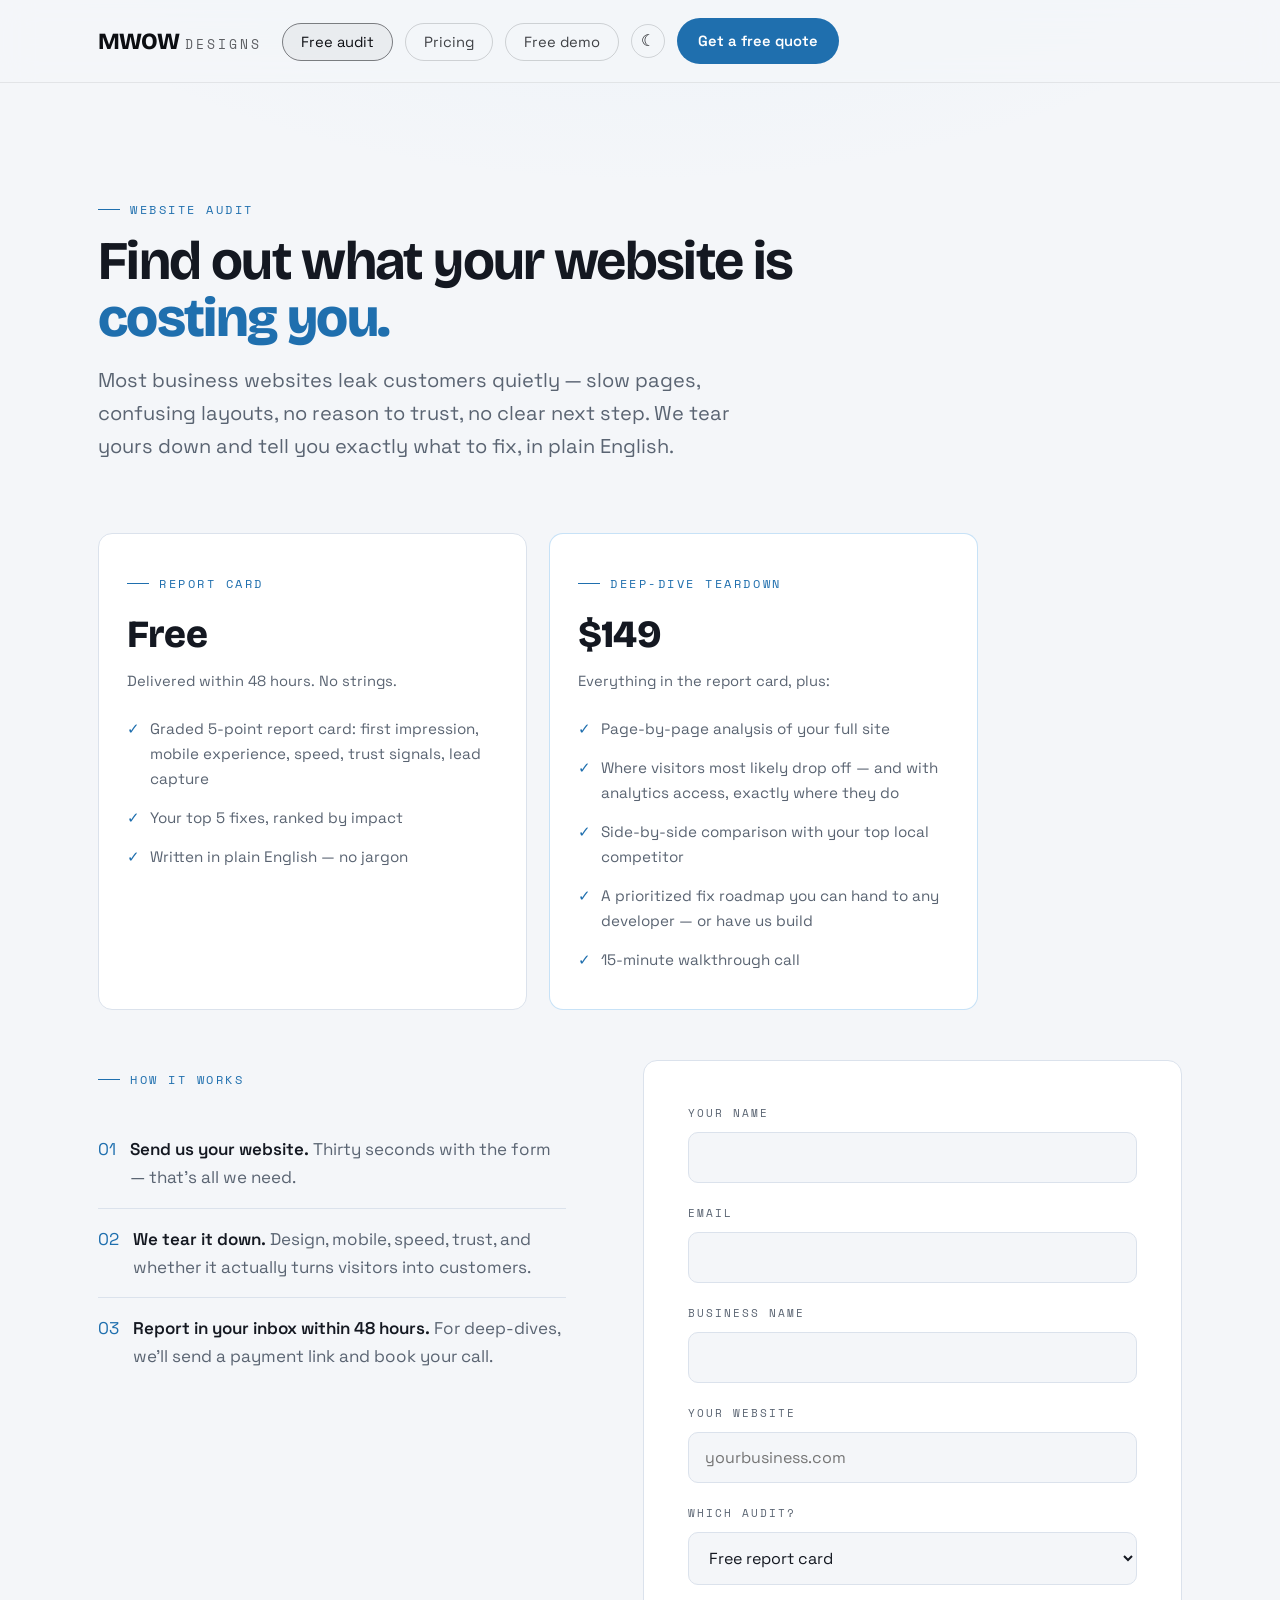
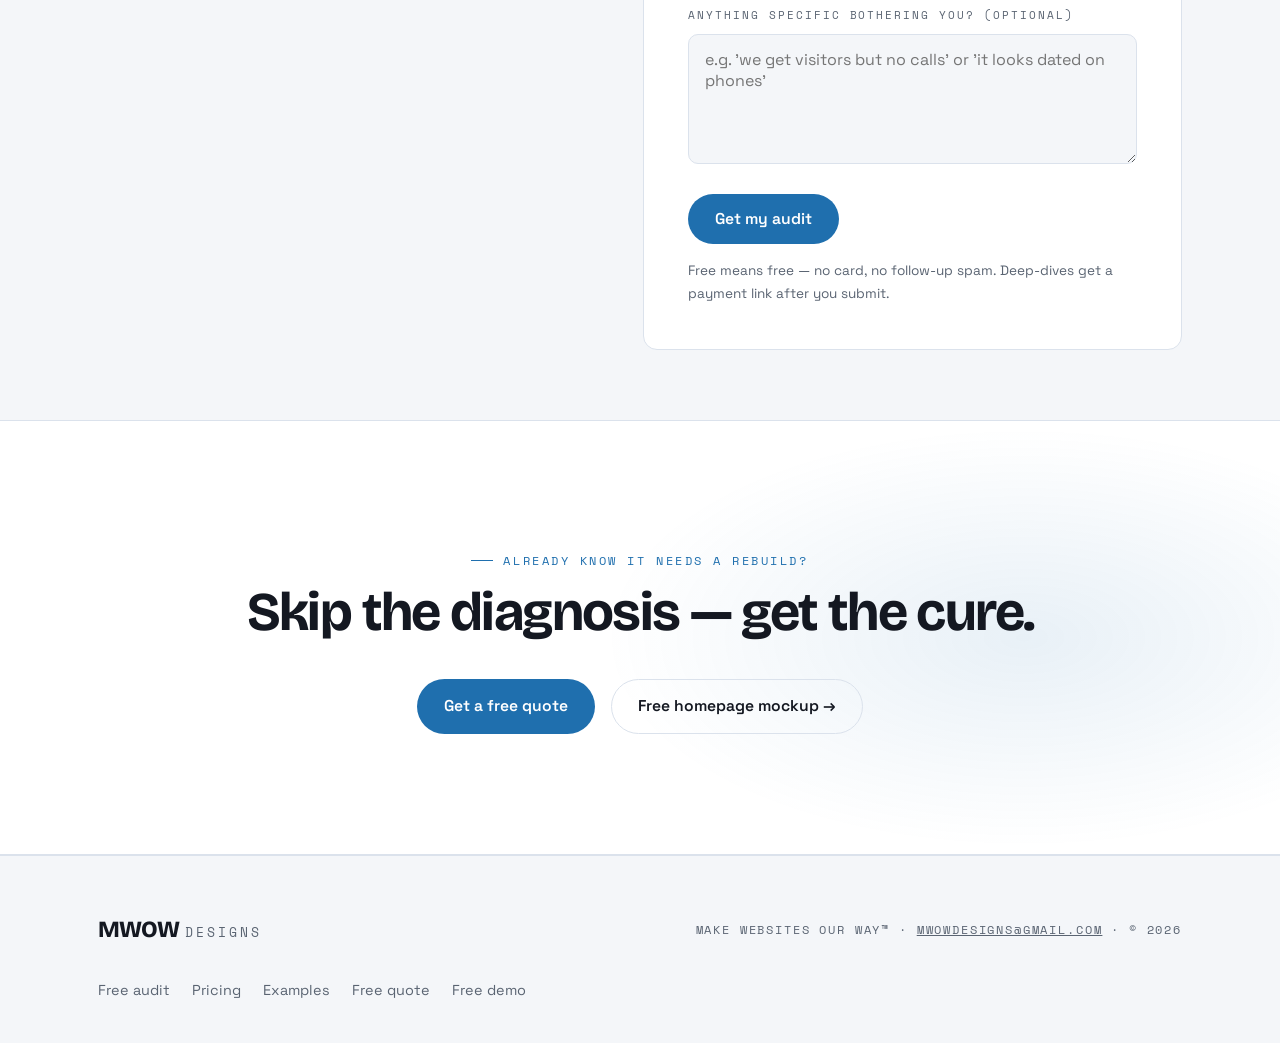
==== commit b28dc28f: "Add pricing page + $70/mo monthly plan, homepage pricing teaser, stacked deal banner, favicon, foote" ====
--- a/audit.html
+++ b/audit.html
@@ -14,7 +14,8 @@
   <link rel="preconnect" href="https://fonts.gstatic.com" crossorigin />
   <link href="https://fonts.googleapis.com/css2?family=Bricolage+Grotesque:opsz,wght@12..96,400..800&family=Space+Grotesk:wght@400;500;600;700&family=Space+Mono&display=swap" rel="stylesheet" />
   <script>document.documentElement.dataset.theme = localStorage.getItem("mwow-theme") || (matchMedia("(prefers-color-scheme: light)").matches ? "light" : "dark");</script>
-  <link rel="stylesheet" href="css/style.css?v=14" />
+  <link rel="icon" type="image/svg+xml" href="favicon.svg" />
+  <link rel="stylesheet" href="css/style.css?v=18" />
 </head>
 <body>
 
@@ -24,7 +25,7 @@
       <nav>
         <ul class="nav-links">
           <li><a href="audit.html" aria-current="page"><span class="audit-long">Free audit</span><span class="audit-short">Audit</span></a></li>
-          <li><a href="examples.html">Examples</a></li>
+          <li><a href="pricing.html">Pricing</a></li>
           <li><a href="demo.html">Free demo</a></li>
           <li><button class="theme-toggle" id="theme-toggle" aria-label="Switch light or dark mode">☀</button></li>
           <li><a class="btn btn-sky btn-sm btn-quote" href="quote.html"><span class="quote-long">Get a free quote</span><span class="quote-short">Quote</span></a></li>
@@ -126,9 +127,10 @@
   <footer>
     <div class="wrap foot-inner">
       <a class="wordmark" href="index.html">MWOW <span class="designs">Designs</span></a>
-      <span class="foot-tag">Make Websites Our Way™ · © <span id="yr"></span></span>
+      <span class="foot-tag">Make Websites Our Way™ · <a href="mailto:MWOWDesigns@gmail.com" style="color:inherit">MWOWDesigns@gmail.com</a> · © <span id="yr"></span></span>
       <ul class="foot-links">
         <li><a href="audit.html" aria-current="page"><span class="audit-long">Free audit</span><span class="audit-short">Audit</span></a></li>
+        <li><a href="pricing.html">Pricing</a></li>
         <li><a href="examples.html">Examples</a></li>
         <li><a href="quote.html">Free quote</a></li>
         <li><a href="demo.html">Free demo</a></li>
--- a/css/style.css
+++ b/css/style.css
@@ -382,14 +382,21 @@
 /* ---------- the launch-deal banner ---------- */
 .deal-banner {
   display: inline-flex;
-  flex-wrap: wrap;
-  align-items: center;
-  gap: 8px 20px;
+  flex-direction: column;
+  align-items: flex-start;
+  gap: 12px;
   margin-top: 36px;
-  padding: 18px 26px;
+  padding: 22px 28px;
   border: 1px solid rgba(143, 198, 239, 0.45);
   border-radius: 14px;
   background: var(--sky-dim);
+  text-decoration: none;
+}
+.deal-row {
+  display: flex;
+  align-items: baseline;
+  gap: 14px;
+  flex-wrap: wrap;
 }
 .deal-tag {
   font-family: var(--font-mono);
@@ -401,11 +408,12 @@
 .deal-price {
   font-family: var(--font-display);
   font-weight: 800;
-  font-size: clamp(1.6rem, 3.2vw, 2.2rem);
+  font-size: clamp(1.4rem, 2.7vw, 1.85rem);
   letter-spacing: -0.02em;
 }
 .deal-price s { font-size: 0.62em; margin-right: 6px; }
-.deal-copy { color: var(--stone); font-size: 1rem; }
+.deal-price small { font-size: 0.5em; color: var(--stone); font-weight: 400; }
+.deal-copy { color: var(--stone); font-size: 0.97rem; }
 :root[data-theme="light"] .deal-banner { border-color: rgba(31, 111, 174, 0.35); }
 
 .scroll-cue {
@@ -749,6 +757,39 @@
   letter-spacing: -0.02em;
   margin: 10px 0 2px;
 }
+.price-from {
+  font-family: var(--font-mono);
+  font-size: 0.32em;
+  letter-spacing: 0.18em;
+  text-transform: uppercase;
+  color: var(--stone);
+  vertical-align: middle;
+  margin-right: 5px;
+  font-weight: 400;
+}
+
+/* ---------- pricing FAQ ---------- */
+.faq { max-width: 760px; margin-top: clamp(38px, 6vw, 60px); }
+.faq-item {
+  border-top: 1px solid var(--ink-2);
+  padding: 22px 4px;
+}
+.faq-item:last-child { border-bottom: 1px solid var(--ink-2); }
+.faq-item h4 {
+  font-family: var(--font-display);
+  font-weight: 700;
+  font-size: 1.12rem;
+  letter-spacing: -0.01em;
+  margin-bottom: 8px;
+}
+.faq-item p { color: var(--stone); font-size: 0.98rem; }
+.faq-item p a { color: var(--sky); }
+.pricing-note {
+  color: var(--stone);
+  font-size: 0.95rem;
+  margin-top: 22px;
+  max-width: 680px;
+}
 .tier-sub { color: var(--stone); font-size: 0.92rem; }
 .tier ul { list-style: none; margin-top: 16px; }
 .tier li {
@@ -902,8 +943,8 @@
   .feature-glyph svg { width: 28px; height: 28px; }
 
   .tilt-inner { padding: clamp(20px, 4vw, 28px); }
-  .step { padding: clamp(24px, 4vw, 32px) 0; }
-  .step-num { font-size: 2rem; }
+  /* keep left clearance for the number circles + progress line */
+  .step { padding: 0 0 44px 64px; }
 
   .marquee { padding: clamp(30px, 6vw, 50px) 0; }
   .marquee-track { font-size: clamp(1.8rem, 5vw, 2.8rem); }
@@ -984,11 +1025,6 @@
   .hero-ctas { flex-direction: column; gap: 12px; }
   .hero-ctas .btn { width: 100%; min-height: 48px; display: flex; align-items: center; justify-content: center; }
 
-  .process { gap: 20px; }
-  .step { gap: 12px; }
-  .step-num { font-size: 1.6rem; }
-
-  .mock-screen { min-height: 300px; }
   .mock-meta { margin-top: 12px; }
   .mock-meta h3 { font-size: 1rem; }
   .mock-meta span { font-size: 0.8rem; }
